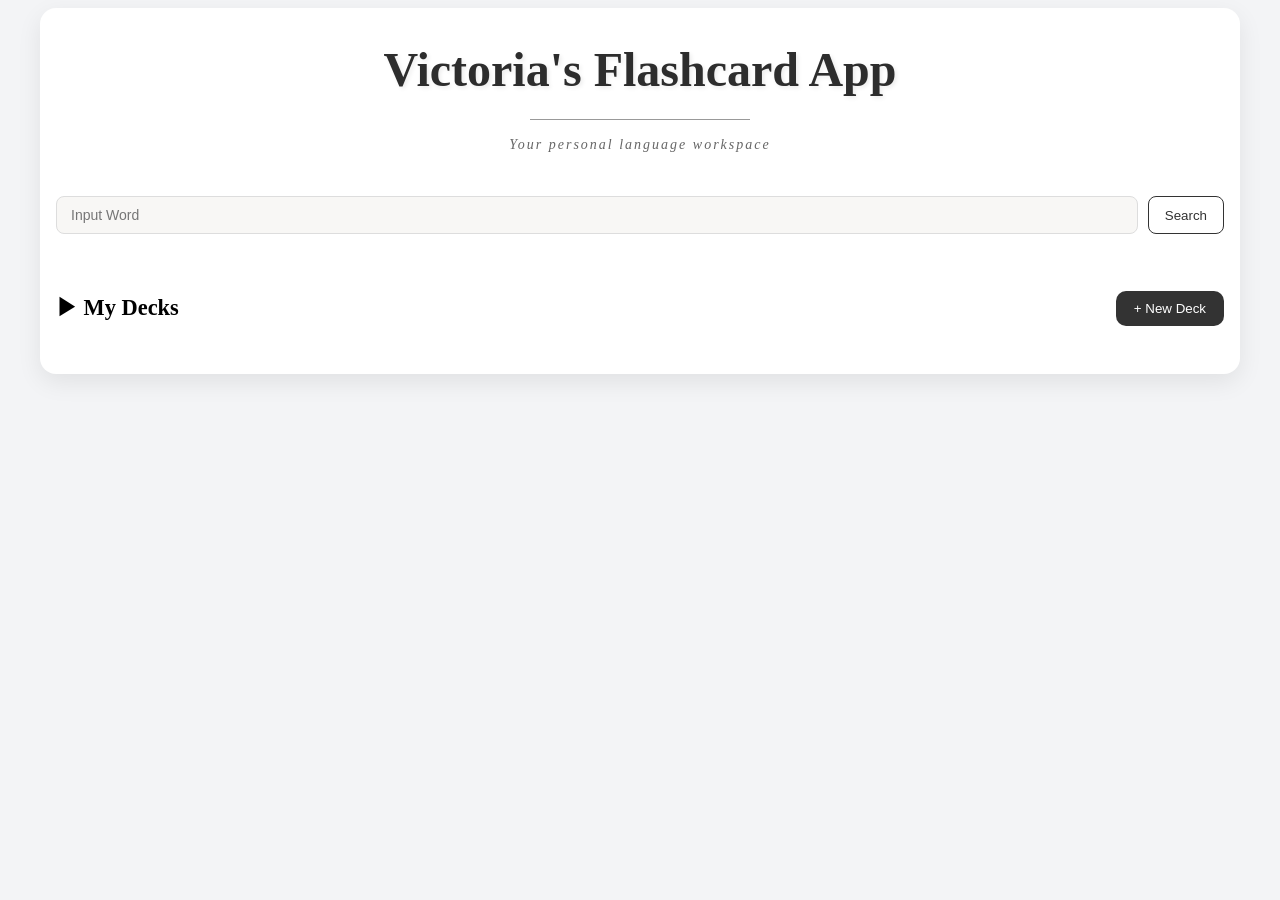
==== html/index.html @ 6a438b0d "Initial commit for Victoria's Flashcard" ====
<!DOCTYPE html>
<html lang="ja">
  <head>
    <title>Victoria's Flashcard</title>
    <meta charset="UTF-8">
    <meta name="viewport" content="width=device-width, initial-scale=1.0">
    <!--<link rel="stylesheet" href="../common.css"> -->
    <link rel="stylesheet" href="../common.css">
  </head>
  <body>
    <div id="page-wrapper">

      <header id="top-header"><!--アプリ題名と副題を表示する箇所-->
        <h1 class="page-title">Victoria's Flashcard App</h1>
        <div class="title-line"></div>
        <p class="sub-title">Your personal language workspace</p>
      </header>

      <main>

        <section id="word-search">
          
          <!--検索フォーム-->
          <div id="search-form">
            <input type="text" id="search-input" placeholder="Input Word">
            <button id="search-btn">Search</button>
            <button id="add-new-card-btn" class="hidden">+ Add to Deck</button>
          </div><!--search-form-->
          
          <!--検索結果表示欄-->
          <div id="search-result" class="hidden">        
            <h2>▼ Result</h2>

            <div id="phonetic-zone"><!--発音記号表示-->
              <h3>Phonetic</h3>
              <p id="en-phonetic"></p>
            </div>

            <div id="en-zone"><!--英英訳表示-->
              <h3>English Definition</h3>
              <p id="en-definition"></p>
            </div><!--en-zone-->

            <div id="jp-zone"><!--日本語訳表示-->
              <h3>Japanese Meaning</h3>
              <p id="jp-translation"></p>
            </div><!--jp-zone-->

            
          </div><!--search-result-->

        </section><!--word-search-->

        


        <!--既存デッキ表示-->
        <section id="decks-section">
          
          <div id="deck-toolbar">
            <div id="deck-toggle">
              <h2 id="my-decks"><span id="arrow">▶ </span>My Decks</h2>
            </div>                   
            <button id="add-new-deck-btn">+ New Deck</button>                    
          </div>
          

          <div id="deck-panel" class="hidden">         
                          
            <div id="deck-container">          
              <div class="deck-card" data-deck-id="0">
                <h3 class="deck-name"></h3>
                <p class="words">Words:<span class="word-count"></span></p>
                <div class="card-btns">
                  <button class="study-btn">study</button>
                  <button class="edit-btn">edit</button>
                </div><!--card-btns-->         
              </div><!--deck-card-->
            </div><!--deck-container-->
          </div><!--deck-panel-->

        </section><!--decks-section-->     

      </main>
    </div><!--page-wrapper-->



    <div id="modal-overlay" class="hidden">            

        <!--検索単語のデッキへの追加-->
        <section id="card-add-modal" class="hidden">
          <h2 id="addiction-toggle">▶ Add Card to Deck</h2>

          <div class="modal-content">
            <label>Word</label>
            <input type="text" id=input-word placeholder="word">

            <label>Phonetic</label>
            <input id=input-phonetic placeholder="phonetic" readonly>

            <label>Definition</label>
            <textarea id="input-definition" placeholder="definition" readonly></textarea>

            <label>Meaning</label>
            <textarea id="input-meaning" placeholder="meaning"></textarea>

            <label>Deck</label>
            <select id="select-deck"><!--デッキデータはjsでローカルストレージから取得する--></select>

            <div class="modal-btns">
              <button id="submit-card-btn">Submit</button><!--単語をデッキに追加する-->
              <button id="close-card-add-modal-btn">Cancel</button>
            </div>
            
          </div><!--modal-content-->
        </section><!--card-add-modal-->


        <!--新規デッキ追加モーダル-->
        <section id="deck-create-modal" class="hidden">
          <h2>Create New Deck</h2>
          <div class="modal-content">
            <label>Deck Name</label>
            <input type="text" id="input-deckname" placeholder="Deck name">
            <div class="modal-btns">
              <button id="create-btn">Create</button>
              <button id="cancel-btn">Cancel</button>   
            </div>
                
        </div><!--modal-content-->
        </section>
      
    </div><!--modal-overlay-->

    <script src="../index.js"></script>
  </body>
</html>
---- common.css ----
*,
*::before,
*::after {
  box-sizing: border-box;
}

.hidden {
  display: none;
}

body {
  background: #f3f4f6;
  font-family: -apple-system, BlinkMacSystemFont, "Segoe UI",
  "Hiragino Kaku Gothic ProN", "Noto Sans JP",
  Meiryo, sans-serif;
  line-height: 1.6;
}

/*画面全体の土台部分*/
#page-wrapper {
  max-width: 1200px;
  margin: 0 auto;
  padding: 24px 16px;

  background: white;
  border-radius: 16px;

  box-shadow: 0 8px 24px rgba(0,0,0,0.08);
}

#top-header {
  text-align: center;
  margin-bottom: 40px;
}

/*ページタイトル*/
.page-title {
  font-family: 'Great Vibes', cursive;
  font-size: 48px;
  color: #2d2d2d;
  margin: 0;
  text-shadow: 2px 2px 4px rgba(0,0,0,0.08);
}

.title-line {
  width: 220px;
  height: 1px;
  background: #999;
  margin: 10px auto 14px;
}

.sub-title {
  font-family: Georgia, serif;
  font-size: 14px;
  letter-spacing: 2px;
  color: #666;
  margin: 0;
  font-style: italic;
}

#word-search {
  margin-bottom: 56px;
}

#search-form {
  display: flex;
  gap: 10px;  
}

#search-input {
  flex: 1;
  background: #f8f7f5;
  padding: 10px 14px;
  border: 1px solid #ddd;
  border-radius: 8px;
  font-size: 14px;
  outline: none;
}

#search-input:focus {
  border-color: #999;
}

#search-btn {
  background: transparent;
  color: #333;  
  padding: 10px 16px;
  border: 1px solid #333;
  border-radius: 8px;
  cursor: pointer;
  transition: 0.2s;
}

#search-btn:hover {
  background: #333;
  color: white;

}

#add-new-card-btn {
  background: #2d2d2d;
  color: white;
  padding: 10px 16px;
  border: none;
  border-radius: 8px;
  cursor: pointer;
  transition: 0.2s;
}

#add-new-card-btn:hover {
  background: #555;
  transform: translateY(-2px);
  box-shadow: 0 10px 20px rgba(0,0,0,0.15);
}

h3 {
  font-family: "Noto Sans JP", sans-serif;
  font-size: 1rem;
  font-weight: 600;
  margin-bottom: 8px;
  letter-spacing: 0.5px;
  color: #444;
}

#phonetic-zone, #en-zone, #jp-zone {
  margin-bottom: 24px;
  padding: 12px 16px;
  border-radius: 10px;
  background: #fafafa;
}

#en-zone {
  background: #f7f5f2
}

#en-definition {
  font-family: Georgia, "Times New Roman", serif;
  font-size: 1.1rem;
  line-height: 1.6;
  font-weight: 500;
  margin-bottom: 12px;
}

#jp-translation {
  font-size: 0.9rem;
  color: #777;
}


/*メニューバー*/
#deck-toolbar {
  display: flex;
  justify-content: space-between;/*左右両端揃え*/
  align-items: center;/*縦方向中央揃え*/
  margin-bottom: 24px;
}

#deck-toolbar h2{
  font-family: Georgia, serif;
  margin: 0;
  font-size: 1.4rem;
}

#deck-toolbar button {
  font-family: inherit;
  background: #333;
  color: white;
  padding: 10px 18px;
  border: none;
  border-radius: 10px;
  cursor: pointer;;
  transition: 0.25s ease;
}

#deck-toolbar button:hover {
  background-color: #444;
  box-shadow: 0 8px 18px rgba(0,0,0,0.12);
  transform: translateY(-2px);
}

#deck-toolbar button:active {
  transform: translateY(0);
  box-shadow: 0 3px 8px rgba(0,0,0,0.08);
}

/*カード一覧エリア*/
#deck-container {
  display: grid;
  grid-template-columns: repeat(auto-fit, minmax(260px, 320px));
  gap: 24px;
  justify-content: center;
}

/*各カード*/
.deck-card {
  background: #ffffff;
  border-radius: 16px;
  padding: 22px;
  width: 92%;
  margin: 0 auto;
  max-width: none;
  min-height: 280px;

  display: flex;
  flex-direction: column;
  justify-content: space-between;
  
  border: 1px solid #ececec;  
  
  background: #fff;
  box-shadow: 0 10px 24px rgba(0,0,0,0.06);

  transition: 0.25s ease;
}

.deck-card:hover {
  transform: translateY(-6px);
  box-shadow: 0 16px 28px rgba(0,0,0,0.10);
}

/*カード内タイトル*/
.deck-name {
  font-size: 20px;
  font-weight: bold;
  color: #2d2d2d;
  margin-bottom: 14px;
  
}

.words {
  font-size: 14px;
  color: #777;
}

/*words表示*/
.word-count {
  font-size: 24px;
  font-weight: bold;
  margin-bottom: 16px;
  color: #9c7b47;
}

/*ボタンエリア*/
 .deck-card .card-btns {
  display: flex;
  flex-direction: row;
  gap: 10px;
 }

 .deck-card button {  
  flex: 1;
  padding: 10px;
  border: none;
  border-radius: 10px;
  cursor: pointer;
  font-size: 14px;
  transition: 0.2s;
  opacity: 0.9;
 }

 .study-btn {
  background: #2d2d2d;
  color: white;
  letter-spacing: 1px;
 }

 .edit-btn {
  background: #e8e8e8;
  color: #333;
 }

/*モーダル*/
#modal-overlay {
  position: fixed;
  inset: 0; /*positionプロパティと食合わせて使い、上下左右を一行で一括指定*/
  background: rgba(0,0,0,0.45);
  backdrop-filter: blur(4px);

  display: flex;
  justify-content: center;
  align-items: center;

  z-index: 1000;
}

#modal-overlay.hidden {
  display: none;
}

#card-add-modal,
#deck-create-modal {
  width: 90%;
  max-width: 500px;
  max-height: 90vh;
  overflow-y: auto;
  
  background: rgba(255,255,255, 0.96);
  border-radius: 22px;
  padding: 28px;

  box-shadow: 0 24px 60px rgba(0,0,0,0.18);

  animation: modalPop 0.25s ease;
}

.modal-content {
  display: flex;
  flex-direction: column;
  justify-content: center;
  align-items: center;
  gap:14px;
}

.modal-content label {
  font-size: 14px;
  font-weight: 600;
  margin-top: 14px;
  color: #444;
  text-align: left;
}

.modal-content input,
.modal-content textarea,
.modal-content select {
  width: 100%;
  padding: 12px 14px;

  border: 1px solid #ddd;
  border-radius: 10px;

  background: #fafafa;

  font-size: 14px;

  outline: none;
}

#card-add-modal h2,
#deck-create-modal h2 {
  margin-top: 0;
  margin-bottom: 24px;
  font-family: Georgia, serif;
  font-size: 1.5rem;
  color: #2d2d2d;
  text-align: center;
}

#input-definition {
  min-height: 120px;
  resize: vertical;
}

#input-meaning {  
  resize: vertical;
}

.modal-btns {
  display: flex;
  gap: 12px;
  margin-top: 24px;
  flex: 1;  
}

.modal-btns button {
  border: none;
  border-radius: 10px;
  padding: 12px 18px;
  cursor: pointer;
  transition: 0.2s ease;
}

#submit-card-btn,
#create-btn {
  background: #2d2d2d;
  color: white;
}

#submit-card-btn:hover,
#create-btn:hover {
  background: #444;
  transform: translateY(-2px);
  box-shadow: 0 8px 18px rgba(0,0,0,0.15);
}

#close-card-add-modal-btn,
#cancel-btn {
  background: #ececec;
  color: #444;
}

#close-card-add-modal-btn:hover,
#cancel-btn:hover {
  background: #dcdcdc;
}

 @media (max-width: 600px) {
  #search-form {
    flex-direction: column;
  }
  #search-btn,
  #add-new-card-btn {
    width: 100%;
  }

  #search-input {
    width: 100%;
    text-align: center;
  }

  #deck-container {
    grid-template-columns: 1fr;
  }
  
  .deck-card {
    width: 100%;
    margin: 0;
  }
 }
---- common.css ----
*,
*::before,
*::after {
  box-sizing: border-box;
}

.hidden {
  display: none;
}

body {
  background: #f3f4f6;
  font-family: -apple-system, BlinkMacSystemFont, "Segoe UI",
  "Hiragino Kaku Gothic ProN", "Noto Sans JP",
  Meiryo, sans-serif;
  line-height: 1.6;
}

/*画面全体の土台部分*/
#page-wrapper {
  max-width: 1200px;
  margin: 0 auto;
  padding: 24px 16px;

  background: white;
  border-radius: 16px;

  box-shadow: 0 8px 24px rgba(0,0,0,0.08);
}

#top-header {
  text-align: center;
  margin-bottom: 40px;
}

/*ページタイトル*/
.page-title {
  font-family: 'Great Vibes', cursive;
  font-size: 48px;
  color: #2d2d2d;
  margin: 0;
  text-shadow: 2px 2px 4px rgba(0,0,0,0.08);
}

.title-line {
  width: 220px;
  height: 1px;
  background: #999;
  margin: 10px auto 14px;
}

.sub-title {
  font-family: Georgia, serif;
  font-size: 14px;
  letter-spacing: 2px;
  color: #666;
  margin: 0;
  font-style: italic;
}

#word-search {
  margin-bottom: 56px;
}

#search-form {
  display: flex;
  gap: 10px;  
}

#search-input {
  flex: 1;
  background: #f8f7f5;
  padding: 10px 14px;
  border: 1px solid #ddd;
  border-radius: 8px;
  font-size: 14px;
  outline: none;
}

#search-input:focus {
  border-color: #999;
}

#search-btn {
  background: transparent;
  color: #333;  
  padding: 10px 16px;
  border: 1px solid #333;
  border-radius: 8px;
  cursor: pointer;
  transition: 0.2s;
}

#search-btn:hover {
  background: #333;
  color: white;

}

#add-new-card-btn {
  background: #2d2d2d;
  color: white;
  padding: 10px 16px;
  border: none;
  border-radius: 8px;
  cursor: pointer;
  transition: 0.2s;
}

#add-new-card-btn:hover {
  background: #555;
  transform: translateY(-2px);
  box-shadow: 0 10px 20px rgba(0,0,0,0.15);
}

h3 {
  font-family: "Noto Sans JP", sans-serif;
  font-size: 1rem;
  font-weight: 600;
  margin-bottom: 8px;
  letter-spacing: 0.5px;
  color: #444;
}

#phonetic-zone, #en-zone, #jp-zone {
  margin-bottom: 24px;
  padding: 12px 16px;
  border-radius: 10px;
  background: #fafafa;
}

#en-zone {
  background: #f7f5f2
}

#en-definition {
  font-family: Georgia, "Times New Roman", serif;
  font-size: 1.1rem;
  line-height: 1.6;
  font-weight: 500;
  margin-bottom: 12px;
}

#jp-translation {
  font-size: 0.9rem;
  color: #777;
}


/*メニューバー*/
#deck-toolbar {
  display: flex;
  justify-content: space-between;/*左右両端揃え*/
  align-items: center;/*縦方向中央揃え*/
  margin-bottom: 24px;
}

#deck-toolbar h2{
  font-family: Georgia, serif;
  margin: 0;
  font-size: 1.4rem;
}

#deck-toolbar button {
  font-family: inherit;
  background: #333;
  color: white;
  padding: 10px 18px;
  border: none;
  border-radius: 10px;
  cursor: pointer;;
  transition: 0.25s ease;
}

#deck-toolbar button:hover {
  background-color: #444;
  box-shadow: 0 8px 18px rgba(0,0,0,0.12);
  transform: translateY(-2px);
}

#deck-toolbar button:active {
  transform: translateY(0);
  box-shadow: 0 3px 8px rgba(0,0,0,0.08);
}

/*カード一覧エリア*/
#deck-container {
  display: grid;
  grid-template-columns: repeat(auto-fit, minmax(260px, 320px));
  gap: 24px;
  justify-content: center;
}

/*各カード*/
.deck-card {
  background: #ffffff;
  border-radius: 16px;
  padding: 22px;
  width: 92%;
  margin: 0 auto;
  max-width: none;
  min-height: 280px;

  display: flex;
  flex-direction: column;
  justify-content: space-between;
  
  border: 1px solid #ececec;  
  
  background: #fff;
  box-shadow: 0 10px 24px rgba(0,0,0,0.06);

  transition: 0.25s ease;
}

.deck-card:hover {
  transform: translateY(-6px);
  box-shadow: 0 16px 28px rgba(0,0,0,0.10);
}

/*カード内タイトル*/
.deck-name {
  font-size: 20px;
  font-weight: bold;
  color: #2d2d2d;
  margin-bottom: 14px;
  
}

.words {
  font-size: 14px;
  color: #777;
}

/*words表示*/
.word-count {
  font-size: 24px;
  font-weight: bold;
  margin-bottom: 16px;
  color: #9c7b47;
}

/*ボタンエリア*/
 .deck-card .card-btns {
  display: flex;
  flex-direction: row;
  gap: 10px;
 }

 .deck-card button {  
  flex: 1;
  padding: 10px;
  border: none;
  border-radius: 10px;
  cursor: pointer;
  font-size: 14px;
  transition: 0.2s;
  opacity: 0.9;
 }

 .study-btn {
  background: #2d2d2d;
  color: white;
  letter-spacing: 1px;
 }

 .edit-btn {
  background: #e8e8e8;
  color: #333;
 }

/*モーダル*/
#modal-overlay {
  position: fixed;
  inset: 0; /*positionプロパティと食合わせて使い、上下左右を一行で一括指定*/
  background: rgba(0,0,0,0.45);
  backdrop-filter: blur(4px);

  display: flex;
  justify-content: center;
  align-items: center;

  z-index: 1000;
}

#modal-overlay.hidden {
  display: none;
}

#card-add-modal,
#deck-create-modal {
  width: 90%;
  max-width: 500px;
  max-height: 90vh;
  overflow-y: auto;
  
  background: rgba(255,255,255, 0.96);
  border-radius: 22px;
  padding: 28px;

  box-shadow: 0 24px 60px rgba(0,0,0,0.18);

  animation: modalPop 0.25s ease;
}

.modal-content {
  display: flex;
  flex-direction: column;
  justify-content: center;
  align-items: center;
  gap:14px;
}

.modal-content label {
  font-size: 14px;
  font-weight: 600;
  margin-top: 14px;
  color: #444;
  text-align: left;
}

.modal-content input,
.modal-content textarea,
.modal-content select {
  width: 100%;
  padding: 12px 14px;

  border: 1px solid #ddd;
  border-radius: 10px;

  background: #fafafa;

  font-size: 14px;

  outline: none;
}

#card-add-modal h2,
#deck-create-modal h2 {
  margin-top: 0;
  margin-bottom: 24px;
  font-family: Georgia, serif;
  font-size: 1.5rem;
  color: #2d2d2d;
  text-align: center;
}

#input-definition {
  min-height: 120px;
  resize: vertical;
}

#input-meaning {  
  resize: vertical;
}

.modal-btns {
  display: flex;
  gap: 12px;
  margin-top: 24px;
  flex: 1;  
}

.modal-btns button {
  border: none;
  border-radius: 10px;
  padding: 12px 18px;
  cursor: pointer;
  transition: 0.2s ease;
}

#submit-card-btn,
#create-btn {
  background: #2d2d2d;
  color: white;
}

#submit-card-btn:hover,
#create-btn:hover {
  background: #444;
  transform: translateY(-2px);
  box-shadow: 0 8px 18px rgba(0,0,0,0.15);
}

#close-card-add-modal-btn,
#cancel-btn {
  background: #ececec;
  color: #444;
}

#close-card-add-modal-btn:hover,
#cancel-btn:hover {
  background: #dcdcdc;
}

 @media (max-width: 600px) {
  #search-form {
    flex-direction: column;
  }
  #search-btn,
  #add-new-card-btn {
    width: 100%;
  }

  #search-input {
    width: 100%;
    text-align: center;
  }

  #deck-container {
    grid-template-columns: 1fr;
  }
  
  .deck-card {
    width: 100%;
    margin: 0;
  }
 }
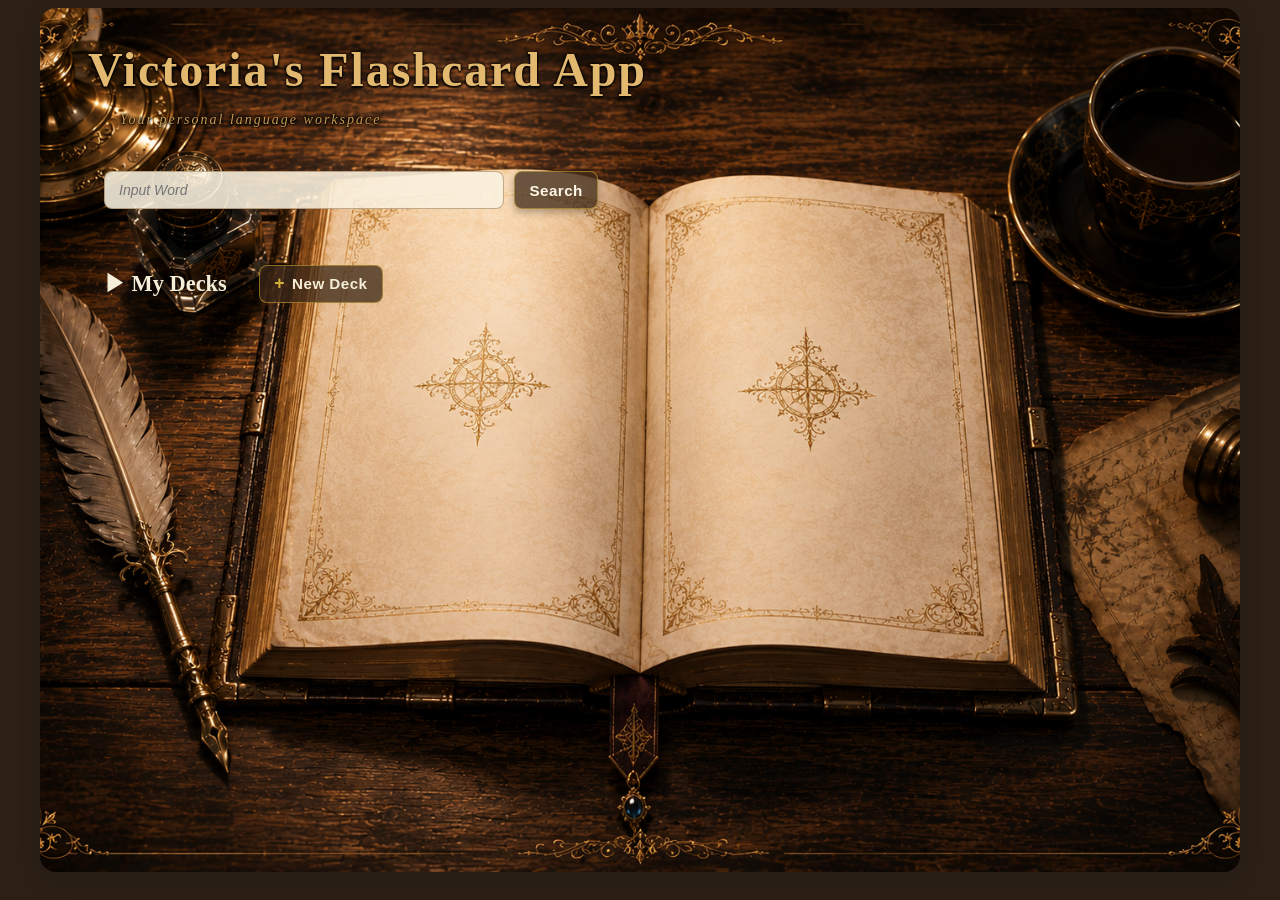
==== commit bda695e5: "Complete offline version of Victoria's Flashcard" ====
--- a/html/index.html
+++ b/html/index.html
@@ -5,134 +5,128 @@
     <meta charset="UTF-8">
     <meta name="viewport" content="width=device-width, initial-scale=1.0">
     <!--<link rel="stylesheet" href="../common.css"> -->
-    <link rel="stylesheet" href="../common.css">
+    <link rel="stylesheet" href="../index.css">
   </head>
   <body>
-    <div id="page-wrapper">
+    <main>
+      <div id="page-wrapper">
+        
+        <header id="top-header"><!--アプリ題名と副題を表示する箇所-->
+          <h1 id="page-title">Victoria's Flashcard App</h1>        
+          <p id="sub-title">Your personal language workspace</p>
+        </header>
+        
+        
+          <section id="word-search"><!--検索欄に入力してモーダルで結果を返す-->
+            <div id="search-form"><!--検索フォーム-->
+              <!--単語検索欄-->
+              <input type="text" id="search-input" placeholder="Input Word">
+              <button id="search-btn">Search</button><!--検索開始ボタン-->
+            </div><!--search-form-->          
+          </section><!--word-search-->
 
-      <header id="top-header"><!--アプリ題名と副題を表示する箇所-->
-        <h1 class="page-title">Victoria's Flashcard App</h1>
-        <div class="title-line"></div>
-        <p class="sub-title">Your personal language workspace</p>
-      </header>
+          
+          <!--既存デッキ表示-->
+          <section id="decks-section">
+            
+            <div id="deck-toolbar">
+              <div id="addiction-toggle">
+                <h2 id="my-decks"><span id="arrow">▶ </span>My Decks</h2>
+              </div>                   
+              <button id="add-new-deck-btn"><!--デッキ作成モーダル開くボタン-->
+                <span class="plus">+</span> New Deck
+              </button>                    
+            </div>
+            
+            <div id="deck-panel" class="hidden"><!--既存デッキ表示欄-->         
+                            
+              <div id="deck-container">          
+                <div class="deck-card" data-deck-id="0">
+                  <h3 class="deck-name"></h3>
+                  <p class="words">Words:<span class="word-count"></span></p>
+                  <div class="card-btns">
+                    <button class="study-btn book-btns">study</button>
+                    <button class="edit-btn book-btns">edit</button>
+                  </div><!--card-btns-->         
+                </div><!--deck-card-->
+              </div><!--deck-container-->
+            </div><!--deck-panel-->
 
-      <main>
-
-        <section id="word-search">
-          
-          <!--検索フォーム-->
-          <div id="search-form">
-            <input type="text" id="search-input" placeholder="Input Word">
-            <button id="search-btn">Search</button>
-            <button id="add-new-card-btn" class="hidden">+ Add to Deck</button>
-          </div><!--search-form-->
-          
-          <!--検索結果表示欄-->
-          <div id="search-result" class="hidden">        
-            <h2>▼ Result</h2>
-
-            <div id="phonetic-zone"><!--発音記号表示-->
-              <h3>Phonetic</h3>
-              <p id="en-phonetic"></p>
-            </div>
-
-            <div id="en-zone"><!--英英訳表示-->
-              <h3>English Definition</h3>
-              <p id="en-definition"></p>
-            </div><!--en-zone-->
-
-            <div id="jp-zone"><!--日本語訳表示-->
-              <h3>Japanese Meaning</h3>
-              <p id="jp-translation"></p>
-            </div><!--jp-zone-->
-
-            
-          </div><!--search-result-->
-
-        </section><!--word-search-->
+          </section><!--decks-section-->     
 
         
+      
+
+        <!-- 以下モーダル -->
+
+        <!--2種のモーダルを入れるDIV-->
+        <div id="modal-overlay" class="hidden">            
+
+          <!--検索した単語の表示モーダル-->
+          <section id="card-add-modal" class="hidden">        
+            <h2>Add Card to Deck</h2>
+
+            <div id="card-panel">                
+              
+              <!--単語名-->
+              <span id="searched-word"></span> 
+
+              <!--発音記号とオーディオボタン-->
+              <div id="phonetic-area"><span id="audio-btns"></span></div>
+
+              <!--品詞と品詞変更ボタン-->
+              <div class="info-group navigation-area">
+                
+                <div class="meaning-navigation">
+                  <span id="prev-meaning-btn" class="change-meaning-btn">◀</span>
+                  <span id="part-of-speech">Part of speech will appear here.</span>
+                  <span id="next-meaning-btn" class="change-meaning-btn">▶</span>                            
+                </div>
+                
+                <div id="table-of-contents"></div><!--目次を入れる-->  
+              </div><!--navigation-area-->
+
+              
+              <!--definitionエリア-->
+              <div id="modal-definition"></div>
+
+              <!--情報操作-->
+              <div id="info-control">
+                
+                <lavel id="select-lavel">Add to</lavel>
+                <!--デッキ選択セレクトボタン-->
+                <select id="select-deck"></select>
+                
+                <!--追加とキャンセルボタン-->
+                <div class="modal-btns">
+                  <button id="submit-card-btn" class="book-btns">Add</button><!--これが単語をデッキに追加するボタン-->
+                  <button id="close-search-card-btn" class="book-btns">Cancel</button>
+                </div><!--modal-btns--> 
+              </div><!--info-controll-->
+
+              
+            </div><!--card-panel-->      
+          </section><!--card-addiction-modal-->
 
 
-        <!--既存デッキ表示-->
-        <section id="decks-section">
-          
-          <div id="deck-toolbar">
-            <div id="deck-toggle">
-              <h2 id="my-decks"><span id="arrow">▶ </span>My Decks</h2>
-            </div>                   
-            <button id="add-new-deck-btn">+ New Deck</button>                    
-          </div>
-          
-
-          <div id="deck-panel" class="hidden">         
-                          
-            <div id="deck-container">          
-              <div class="deck-card" data-deck-id="0">
-                <h3 class="deck-name"></h3>
-                <p class="words">Words:<span class="word-count"></span></p>
-                <div class="card-btns">
-                  <button class="study-btn">study</button>
-                  <button class="edit-btn">edit</button>
-                </div><!--card-btns-->         
-              </div><!--deck-card-->
-            </div><!--deck-container-->
-          </div><!--deck-panel-->
-
-        </section><!--decks-section-->     
-
-      </main>
-    </div><!--page-wrapper-->
-
-
-
-    <div id="modal-overlay" class="hidden">            
-
-        <!--検索単語のデッキへの追加-->
-        <section id="card-add-modal" class="hidden">
-          <h2 id="addiction-toggle">▶ Add Card to Deck</h2>
-
-          <div class="modal-content">
-            <label>Word</label>
-            <input type="text" id=input-word placeholder="word">
-
-            <label>Phonetic</label>
-            <input id=input-phonetic placeholder="phonetic" readonly>
-
-            <label>Definition</label>
-            <textarea id="input-definition" placeholder="definition" readonly></textarea>
-
-            <label>Meaning</label>
-            <textarea id="input-meaning" placeholder="meaning"></textarea>
-
-            <label>Deck</label>
-            <select id="select-deck"><!--デッキデータはjsでローカルストレージから取得する--></select>
-
-            <div class="modal-btns">
-              <button id="submit-card-btn">Submit</button><!--単語をデッキに追加する-->
-              <button id="close-card-add-modal-btn">Cancel</button>
-            </div>
+          <!--新規デッキ追加モーダル-->
+          <section id="deck-create-modal" class="hidden">
             
-          </div><!--modal-content-->
-        </section><!--card-add-modal-->
-
-
-        <!--新規デッキ追加モーダル-->
-        <section id="deck-create-modal" class="hidden">
-          <h2>Create New Deck</h2>
-          <div class="modal-content">
-            <label>Deck Name</label>
-            <input type="text" id="input-deckname" placeholder="Deck name">
-            <div class="modal-btns">
-              <button id="create-btn">Create</button>
-              <button id="cancel-btn">Cancel</button>   
-            </div>
-                
-        </div><!--modal-content-->
-        </section>
-      
-    </div><!--modal-overlay-->
-
-    <script src="../index.js"></script>
+            <div id="book-panel" class="modal-content">
+              <h2>Create New Deck</h2>
+            
+              <input type="text" id="input-deckname" placeholder="Deck name">
+              <div class="modal-btns">
+                <button id="create-btn" class="book-btns">Create</button>
+                <button id="cancel-btn" class="book-btns">Cancel</button>   
+              </div>
+                  
+            </div><!--modal-content-->
+          </section>
+        
+        </div><!--modal-overlay-->
+      </div><!--page-wrapper-->
+      <script src="../index.js"></script>
+    </main>
   </body>
 </html>
--- a/index.css
+++ b/index.css
@@ -0,0 +1,658 @@
+
+*,
+*::before,
+*::after {
+  box-sizing: border-box;
+}
+
+#modal-overlay.hidden,
+#deck-create-modal.hidden,
+#card-add-modal.hidden,
+#page-wrapper.hidden {
+  display: none;
+}
+
+
+
+
+body {
+  background: #f3f4f6;
+  font-family: -apple-system, BlinkMacSystemFont, "Segoe UI",
+  "Hiragino Kaku Gothic ProN", "Noto Sans JP",
+  Meiryo, sans-serif;
+  line-height: 1.6;
+  background-color: #2b1f16;
+}
+
+/*画面全体の土台部分*/
+#page-wrapper {
+  position: relative;
+  max-width: 1200px;  
+  margin: 0 auto;  
+  padding: 24px 16px;
+  min-height: 96vh;
+  background-color: #3b2a1b;
+  border-radius: 16px;
+  box-shadow: 0 8px 24px rgba(0,0,0,0.08);
+  background-image: url(../images/desk_with_book.png);
+  background-size: cover;
+  background-position: center;
+  background-repeat: no-repeat;
+}
+
+#top-header {
+  display: flex;
+  flex-direction: column;
+  text-align: left;
+  margin-bottom: 40px;
+}
+
+/*ページタイトル*/
+#page-title {
+  
+  font-family: 'Great Vibes', cursive;
+  font-size: 48px;
+  color: #E2B96F; 
+  margin: 0;
+  margin-left: 2rem;
+  font-weight: 700;
+  letter-spacing: .04em;
+  text-shadow:
+    0 2px 2px rgba(0, 0, 0, 0.95),
+    1px 0 2px rgba(0, 0, 0, 0.8),
+    -1px 0 2px rgba(0, 0, 0, 0.8);
+}
+
+#sub-title {
+  font-family: Georgia, serif;
+  font-size: 14px;
+  letter-spacing: 2px;  
+  color: #C89A52;
+  text-shadow:
+    0 1px 2px rgba(0, 0, 0, 1),
+    1px 0 2px rgba(0, 0, 0, 0.9),
+    -1px 0 2px rgba(0, 0, 0, 0.9);
+  margin: 0;
+  margin-left: 4rem;
+  font-style: italic;
+}
+
+#word-search {
+  margin-bottom: 56px;
+}
+
+#search-form {
+  display: flex;
+  gap: 10px;  
+}
+
+#search-input {
+  width: 100%;
+  max-width: 400px;
+  background: rgba(250,242,224,.88);
+  padding: 10px 14px;
+  margin-left: 3rem;
+  border: 1px solid rgba(120,85,45,.45);
+  border-radius: 8px;
+  font-size: 14px;
+  outline: none;
+
+  color:#8F7658;
+  font-style: italic;
+}
+
+#search-input:focus {
+  border-color: #999;
+}
+
+#search-btn {
+  display: inline-flex;
+  align-items: center;
+  gap: 0.45rem;
+  padding: 0.45rem 0.9rem;
+
+  color: #F5EED8;                 /* アイボリー */
+  background: rgba(60, 40, 25, .75);
+  border: 1px solid rgba(212, 175, 55, 0.55);
+  border-radius: 8px;
+
+  font-size: 0.95rem;
+  font-weight: 600;
+  letter-spacing: 0.03em;
+  cursor: pointer;
+  transition: all 0.25s ease;
+    
+  color: #fff7e8;
+  box-shadow:0 3px 8px rgba(0,0,0,.3);
+}
+
+#search-btn:hover {
+  background: rgba(110,75,45,0.95);
+  border-color: #D4AF37;
+  color: #FFF8E8;
+
+}
+
+#add-new-card-btn {
+  background: #2d2d2d;
+  color: white;
+  padding: 10px 16px;
+  border: none;
+  border-radius: 8px;
+  cursor: pointer;
+  transition: 0.2s;
+}
+
+#add-new-card-btn:hover {
+  background: #555;
+  transform: translateY(-2px);
+  box-shadow: 0 10px 20px rgba(0,0,0,0.15);
+}
+  
+
+#searched-word {
+  font-family: "Noto Sans JP", sans-serif;
+  font-size: 1rem;
+  font-weight: 600;
+  margin-bottom: 8px;
+  letter-spacing: 0.5px;
+  color: #444;
+}
+
+#navigation-area {
+  display: flex;
+  justify-content: center;
+  align-items: center;
+}
+
+#phonetic-area {
+  display: flex;
+  align-items: center;
+  justify-content: center;
+  gap: 0.5rem;
+
+  margin-bottom: 8px;
+  padding: 8px 8px;
+  border-radius: 10px;  
+}
+
+#table-of-contents {
+  text-align: center;
+}
+
+
+#part-of-speech,
+.change-meaning-btn {
+  color: #F5EED8;
+}
+
+#part-of-speech:hover,
+.change-meaning-btn:hover {
+  color: #D4AF37;
+}
+
+#table-of-contents,
+#modal-definition-area,
+#meaning-input { 
+  overflow-y: auto;  
+  white-space: normal;
+  overflow-wrap: break-word;  
+}
+
+#table-of-contents {
+  color: #F5EED8;;
+  font-size: 0.75rem;
+  font-weight: normal;
+  text-align: center;
+  
+  opacity: 0.75;
+  letter-spacing: 0.05em;
+  text-align: center;
+}
+
+
+#modal-definition {
+  max-height: 14rem;
+  
+  line-height: 1.7;
+  font-size: 1rem;
+  max-width: 100%;
+  
+  flex: 1;
+  min-height: 0;
+  overflow-y: auto;
+  margin: 8px 16px;
+  padding: 8px;
+  background: #f7f5f2
+}
+
+#modal-definition p {
+  font-family: Georgia, "Times New Roman", serif;
+  font-size: 1.1rem;
+  line-height: 1.6;
+  font-weight: 500;
+  margin-bottom: 12px;
+}
+
+
+
+
+/*メニューバー*/
+#deck-toolbar {
+  display: flex;
+  justify-content: flex-start;  
+  align-items: center;/*縦方向中央揃え*/
+  width: 400px;
+
+  margin-bottom: 24px;
+  gap:auto;
+}
+
+#deck-toolbar h2 {
+  font-family: Georgia, serif;
+  margin: 0;
+  margin-left: 3rem;
+  font-size: 1.4rem;
+  color: #F5EED8;
+  font-weight: 600;
+}
+
+#add-new-deck-btn {
+  display: inline-flex;
+  align-items: center;
+  gap: 0.45rem;
+
+  padding: 0.45rem 0.9rem;
+
+  color: #F5EED8;                 /* アイボリー */
+  background: rgba(60, 40, 25, .75);
+
+  border: 1px solid rgba(212, 175, 55, 0.55);
+  border-radius: 8px;
+
+  font-size: 0.95rem;
+  font-weight: 600;
+  letter-spacing: 0.03em;
+
+  cursor: pointer;
+
+  transition: all 0.25s ease;
+  margin-left: 2rem; 
+ 
+ /*
+  font-family: inherit;
+  background: #333;
+  color: white;
+  padding: 10px 18px;
+  border: none;
+  border-radius: 10px;
+  cursor: pointer;;
+  transition: 0.25s ease;
+  
+  */
+}
+
+#add-new-deck-btn:hover {
+   background: rgba(212, 175, 55, 0.15);
+  border-color: #D4AF37;
+  color: #FFF8E8;
+
+  box-shadow: 0 3px 10px rgba(0,0,0,.25);
+  /*
+  background-color: #444;
+  box-shadow: 0 8px 18px rgba(0,0,0,0.12);
+  transform: translateY(-2px);
+  */
+}
+
+#add-new-deck-btn:active {
+transform: translateY(1px);
+/*
+  transform: translateY(0);
+  box-shadow: 0 3px 8px rgba(0,0,0,0.08);
+  */
+}
+
+.plus {
+  color: #D4AF37;
+  font-size: 1.1rem;
+  font-weight: 700;
+}
+
+/*カード一覧エリア*/
+#deck-container {
+  display: grid;
+  grid-template-columns: repeat(auto-fit, minmax(260px, 320px));
+  gap: 24px;
+  justify-content: center;
+}
+
+/*各カード*/
+.deck-card {
+  display:flex;
+  flex-direction: column;
+  justify-content: center;  
+
+  background-image: url(../images/deck_background.png);
+  background-size: cover;
+  background-repeat: no-repeat;
+  border-radius: 16px;
+  padding: 22px;
+  width: 15rem;
+  height:auto;
+  margin: 0 auto;
+  max-width: none;
+  min-height: 280px; 
+  
+  box-shadow: 0 10px 24px rgba(0,0,0,0.06);
+  transition: 0.25s ease;
+}
+
+.deck-card:hover {
+  transform: translateY(-6px);
+  box-shadow: 0 16px 28px rgba(0,0,0,0.10);
+}
+
+/*カード内タイトル*/
+.deck-name {
+  font-size: 20px;
+  font-weight: bold;
+  font-style: italic;
+  color: #D4AF37;
+  
+  margin-left: 2rem;
+
+  font-family: "Cormorant Garamond", serif;
+  font-weight: 600;
+
+}
+
+.words {
+  font-size: 14px;
+  font-style: italic;
+  color: #9c7b47;
+  margin-left: 2rem;
+}
+
+/*words表示*/
+.word-count {
+  font-size: 24px;
+  font-weight: bold;
+  margin-bottom: 16px;
+  color: #9c7b47;
+  margin-left: 0.5rem;
+}
+
+/*ボタンエリア*/
+ .deck-card .card-btns {
+  display: flex;
+  flex-direction: row;
+  justify-content: center;
+  align-items: center;
+  gap: 0.7rem;  
+  
+ }
+
+ .book-btns {  
+  
+  padding: .45rem 1rem;
+  border: 1px solid rgba(212,175,55,.6);
+  border-radius: 8px;
+  background: transparent;
+  color: #F5EED8;
+  font-style: italic;
+  letter-spacing: .06em;
+  font-size: .95rem;
+  cursor: pointer;
+  
+  transition: 0.2s;
+ 
+ }
+
+ .book-btns:hover {
+  background: rgba(212,175,55,.18);
+  border: 2px solid #D4AF37;
+  color: #FFF8E8;
+  font-weight: 700;
+  box-shadow:
+    0 0 10px rgba(212,175,55,.35),  
+    0 3px 8px rgba(0,0,0,.35);
+ }
+
+.book-btns:active {
+  transform: translateY(0);
+ }
+
+/*===========
+===モーダル===
+============*/
+
+/*モーダルの一番外側*/
+#modal-overlay {
+  position: fixed;
+  inset: 0; /*positionプロパティと食合わせて使い、上下左右を一行で一括指定*/  
+  
+  display: flex;
+  justify-content: center;
+  align-items: center;
+  
+  background: rgba(20,15,10,.15);
+  backdrop-filter: blur(4px);
+}
+
+#modal-overlay.hidden {
+  display: none;
+}
+
+/*デッキ作成モーダルの一番外側*/
+#deck-create-modal {
+  display: flex;
+  justify-content: center;
+  align-items: center;
+  
+  width:800px;
+  height:650px;
+  background-image: url(images/desk_without_desk_with_book.png);
+  background-size: cover;
+  background-position: center;
+  backdrop-filter: blur(6px);
+}
+
+
+/*両モーダルのコンテンツ表示箇所共通クラス*/
+.modal-content {
+  display: flex;
+  flex-direction: column;
+  justify-content: center;
+  align-items: center;
+  gap:14px;
+}
+
+/*デッキ作成モーダルのコンテンツを表示する場所*/
+#book-panel {
+  width: 420px;  
+  height: 500px;
+  /*overflow-y: auto;*/
+  background-image: url(images/deck_background1.png);
+  background-repeat: no-repeat;
+  background-position: 100%;
+  border-radius: 22px;
+  padding: 28px;
+  box-shadow: 0 24px 60px rgba(0,0,0,0.18);
+  animation: modalPop 0.25s ease;
+}
+
+#book-panel h2 {
+  font-size: 20px;
+  font-weight: bold;
+  font-style: italic;
+  color: #D4AF37;
+  
+  margin-left: 2rem;
+  font-family: "Cormorant Garamond", serif;
+  font-weight: 600;
+}
+
+#input-deckname {
+  margin: 0;
+  height:3em;
+  width: 70%;
+  margin-bottom: 20%;
+  margin-left: 3em;
+  background: rgba(250,242,224,.88);
+  border: 1px solid rgba(120,85,45,.45);
+  color: #9C8A70;
+  font-style: italic;
+  text-align: center;
+
+}
+/*============================
+===単語追加モーダルの一番外側===
+==============================*/
+
+#card-add-modal {  
+  width:75vw;
+  height:auto;
+  overflow: hidden;
+}
+
+/*表示欄全体*/
+#card-panel {  
+  width: 70vw;  
+  height: auto;
+  
+  display: flex;
+  flex-direction: column;
+  justify-content: center;
+  align-items: center;
+  
+  border-radius: 22px;
+  margin: 0;
+  box-shadow: 0 24px 60px rgba(0,0,0,0.18);
+  animation: modalPop 0.25s ease; 
+}
+
+
+/*検索した単語*/
+#searched-word {
+  font-size: 2.5rem;
+  font-weight: bold;
+  color:#F5EED8;
+  text-align: center;
+  margin-bottom: 1rem;
+}
+
+#phonetic-area {  
+  display:flex;
+  gap:0.5rem;
+  
+}
+
+#audio-btns {
+  display: flex;
+  align-items: center;
+  justify-content: center;
+  gap: 0.5rem;
+}
+
+/**発音記号付きボタン*/
+#audio-btns .audio-btn {
+  background: rgba(0,0,0,0.25);
+  border: 1px solid rgba(212,175,55,0.4);
+  color: #F5EED8;
+  cursor: pointer;
+  padding: 0.2rem 0.4rem;
+  font-size: 1rem;  
+  
+}
+
+#definition {
+  height: 20rem;
+  overflow-y: auto;
+  
+  white-space: normal;
+  overflow-wrap: break-word;
+  max-height: 14.5rem;
+  color: #F5EED8;
+  
+}
+#select-lavel {
+  color: #F5EED8;
+}
+
+#select-deck {
+  padding: .45rem .8rem;
+
+  background: rgba(250,242,224,.88);
+
+  color: #8F7658;
+  font-style: italic;
+
+  border: 1px solid rgba(212,175,55,.5);
+  border-radius: 8px;
+
+  outline: none;
+
+  cursor: pointer;
+
+  transition: .2s;
+}
+
+#info-control {
+  display:flex;
+  align-items: center;
+  justify-content: center;
+  gap: 1rem;
+}
+
+
+.modal-btns {
+  display: flex;
+  flex-direction: row;
+  justify-content: center;
+  align-items: center;
+  gap: 1rem;
+}
+
+#card-add-modal h2,
+#deck-create-modal h2 {  
+  margin: 0;
+
+  text-align: left;
+  color: #D4AF37;  
+  font-size: 1.5em;
+  font-weight: 600;  
+  font-style: italic;
+  font-family: "Cormorant Garamond", serif;     
+  font-family: Georgia, serif; 
+  
+}
+
+
+ @media (max-width: 600px) {
+  #search-form {
+    flex-direction: column;
+  }
+  #search-btn,
+  #add-new-card-btn {
+    width: 100%;
+  }
+
+  #search-input {
+    width: 100%;
+    text-align: center;
+  }
+
+  #deck-container {
+    grid-template-columns: 1fr;
+  }
+  
+  .deck-card {
+    width: 100%;
+    margin: 0;
+  }
+ }
+
+ .hidden {
+  display: none;
+ }
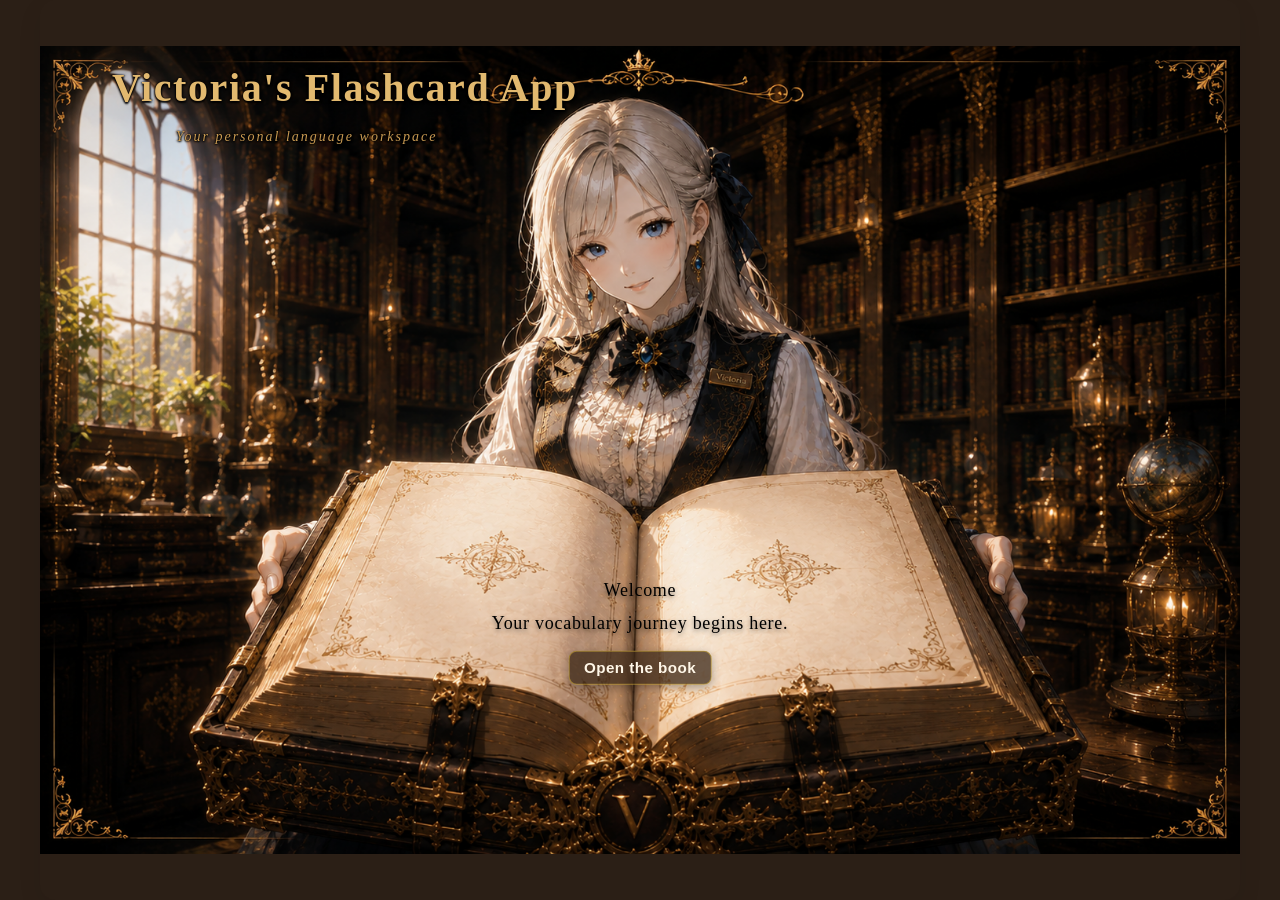
==== commit c15a40e4: "Reorganize project files and update paths" ====
--- a/html/index.html
+++ b/html/index.html
@@ -1,132 +1,35 @@
 <!DOCTYPE html>
-<html lang="ja">
-  <head>
-    <title>Victoria's Flashcard</title>
-    <meta charset="UTF-8">
-    <meta name="viewport" content="width=device-width, initial-scale=1.0">
-    <!--<link rel="stylesheet" href="../common.css"> -->
-    <link rel="stylesheet" href="../index.css">
-  </head>
-  <body>
-    <main>
-      <div id="page-wrapper">
-        
-        <header id="top-header"><!--アプリ題名と副題を表示する箇所-->
-          <h1 id="page-title">Victoria's Flashcard App</h1>        
-          <p id="sub-title">Your personal language workspace</p>
-        </header>
-        
-        
-          <section id="word-search"><!--検索欄に入力してモーダルで結果を返す-->
-            <div id="search-form"><!--検索フォーム-->
-              <!--単語検索欄-->
-              <input type="text" id="search-input" placeholder="Input Word">
-              <button id="search-btn">Search</button><!--検索開始ボタン-->
-            </div><!--search-form-->          
-          </section><!--word-search-->
+<head>
+  <title>Victoria's flashcard App</title>  
+  <meta name="viewport" width="device-width, initial-scale=1.0">
+  <meta charset="UTF-8">
+  <link rel="stylesheet" href="../css/index.css">
+</head>
+<body>  
+  <main>
+    <div id="page-wrapper">
+      
+      <header id="top-header"><!--アプリ題名と副題を表示する箇所-->
+        <h1 id="page-title">Victoria's Flashcard App</h1>        
+        <p id="sub-title">Your personal language workspace</p>
+      </header>
+       
+      <section id="opening-actions">
+        <span id="opening-label">Welcome</span>
+        <p id="opening-message">
+          Your vocabulary journey begins here.
+        </p>
+        <button id="start-btn">Open the book</button>
+      </section>
+      
+      
+      
+      
+    </div><!--page-wrapper-->
 
-          
-          <!--既存デッキ表示-->
-          <section id="decks-section">
-            
-            <div id="deck-toolbar">
-              <div id="addiction-toggle">
-                <h2 id="my-decks"><span id="arrow">▶ </span>My Decks</h2>
-              </div>                   
-              <button id="add-new-deck-btn"><!--デッキ作成モーダル開くボタン-->
-                <span class="plus">+</span> New Deck
-              </button>                    
-            </div>
-            
-            <div id="deck-panel" class="hidden"><!--既存デッキ表示欄-->         
-                            
-              <div id="deck-container">          
-                <div class="deck-card" data-deck-id="0">
-                  <h3 class="deck-name"></h3>
-                  <p class="words">Words:<span class="word-count"></span></p>
-                  <div class="card-btns">
-                    <button class="study-btn book-btns">study</button>
-                    <button class="edit-btn book-btns">edit</button>
-                  </div><!--card-btns-->         
-                </div><!--deck-card-->
-              </div><!--deck-container-->
-            </div><!--deck-panel-->
-
-          </section><!--decks-section-->     
-
-        
-      
-
-        <!-- 以下モーダル -->
-
-        <!--2種のモーダルを入れるDIV-->
-        <div id="modal-overlay" class="hidden">            
-
-          <!--検索した単語の表示モーダル-->
-          <section id="card-add-modal" class="hidden">        
-            <h2>Add Card to Deck</h2>
-
-            <div id="card-panel">                
-              
-              <!--単語名-->
-              <span id="searched-word"></span> 
-
-              <!--発音記号とオーディオボタン-->
-              <div id="phonetic-area"><span id="audio-btns"></span></div>
-
-              <!--品詞と品詞変更ボタン-->
-              <div class="info-group navigation-area">
-                
-                <div class="meaning-navigation">
-                  <span id="prev-meaning-btn" class="change-meaning-btn">◀</span>
-                  <span id="part-of-speech">Part of speech will appear here.</span>
-                  <span id="next-meaning-btn" class="change-meaning-btn">▶</span>                            
-                </div>
-                
-                <div id="table-of-contents"></div><!--目次を入れる-->  
-              </div><!--navigation-area-->
-
-              
-              <!--definitionエリア-->
-              <div id="modal-definition"></div>
-
-              <!--情報操作-->
-              <div id="info-control">
-                
-                <lavel id="select-lavel">Add to</lavel>
-                <!--デッキ選択セレクトボタン-->
-                <select id="select-deck"></select>
-                
-                <!--追加とキャンセルボタン-->
-                <div class="modal-btns">
-                  <button id="submit-card-btn" class="book-btns">Add</button><!--これが単語をデッキに追加するボタン-->
-                  <button id="close-search-card-btn" class="book-btns">Cancel</button>
-                </div><!--modal-btns--> 
-              </div><!--info-controll-->
-
-              
-            </div><!--card-panel-->      
-          </section><!--card-addiction-modal-->
+    <script src="../js/index.js"></script>
+  </main>
+</body>
 
 
-          <!--新規デッキ追加モーダル-->
-          <section id="deck-create-modal" class="hidden">
-            
-            <div id="book-panel" class="modal-content">
-              <h2>Create New Deck</h2>
-            
-              <input type="text" id="input-deckname" placeholder="Deck name">
-              <div class="modal-btns">
-                <button id="create-btn" class="book-btns">Create</button>
-                <button id="cancel-btn" class="book-btns">Cancel</button>   
-              </div>
-                  
-            </div><!--modal-content-->
-          </section>
-        
-        </div><!--modal-overlay-->
-      </div><!--page-wrapper-->
-      <script src="../index.js"></script>
-    </main>
-  </body>
-</html>+      
--- a/css/index.css
+++ b/css/index.css
@@ -0,0 +1,146 @@
+* {
+  box-sizing: border-box;
+}
+
+html, 
+body {
+  margin: 0;
+  min-height: 100%;
+}
+
+body {
+  background: #17110d;
+  font-family: -apple-system, BlinkMacSystemFont, "Segoe UI",
+  "Hiragino Kaku Gothic ProN", "Noto Sans JP",
+  Meiryo, sans-serif;
+  line-height: 1.6;
+  background-color: #2b1f16;
+}
+
+/*画面全体の土台部分*/
+#page-wrapper {
+  position: relative;
+  width: 100%;
+  max-width: 1200px;  
+  height: 100vh;
+  margin: 0 auto;  
+  padding: 24px 16px;
+
+  
+  background-color: transparent;
+  border-radius: 16px;
+  box-shadow: 0 8px 24px rgba(0,0,0,0.08);
+  background-image: url(../images/top_page_horizon.png);
+  background-size: contain;
+  background-position: center;
+  background-repeat: no-repeat;
+
+  border-radius: 16px;
+  overflow: hidden;
+}
+
+#top-header {
+  position: absolute;
+  top: 2.5rem;
+  left: 3rem;
+
+  padding: 1rem 2rem 1rem 1.5rem;
+  
+}
+
+#top-header h1 {
+  margin: 0;
+}
+
+#top-header p {
+  margin-top: 0.4rem;
+}
+
+#page-title {
+  
+  font-family: 'Great Vibes', cursive;
+  font-size: 2.5rem;
+  color: #E2B96F; 
+  margin: 0;
+  margin-left: 2rem;
+  font-weight: 700;
+  letter-spacing: .04em;
+  text-shadow:
+    0 2px 2px rgba(0, 0, 0, 0.95),
+    1px 0 2px rgba(0, 0, 0, 0.8),
+    -1px 0 2px rgba(0, 0, 0, 0.8);
+}
+
+#sub-title {
+  font-family: Georgia, serif;
+  font-size: 14px;
+  letter-spacing: 2px;
+
+  margin: 0;
+  margin-left: 4rem;
+  font-style: italic;
+  color: #C89A52;
+  text-shadow:
+    0 1px 2px rgba(0, 0, 0, 1),
+    1px 0 2px rgba(0, 0, 0, 0.9),
+    -1px 0 2px rgba(0, 0, 0, 0.9);
+  
+}
+
+
+
+#opening-actions {
+  position: absolute;
+  top: 70%;
+  left: 50%;
+  transform: translate(-50%, -50%);
+
+  display: flex;
+  flex-direction: column;
+  align-items: center; 
+  gap: 0.25rem;
+}
+
+#opening-message,
+#opening-label {
+  font-family: 'Great Vibes', cursive;
+  font-size: 18px;
+  color: black;
+  margin: 0;
+  padding: 0;
+ 
+  letter-spacing: .04em;
+  text-shadow:
+  0 2px 4px rgba(0,0,0,.45);
+}
+
+#start-btn {
+  margin-top: 0.6rem;
+
+  display: inline-flex;
+  align-items: center;
+  gap: 0.45rem;
+  padding: 0.45rem 0.9rem;
+
+  color: #F5EED8;                 /* アイボリー */
+  background: rgba(60, 40, 25, .75);
+  border: 1px solid rgba(212, 175, 55, 0.55);
+  border-radius: 8px;
+
+  font-size: 0.95rem;
+  font-weight: 600;
+  letter-spacing: 0.03em;
+  cursor: pointer;
+  transition: all 0.25s ease;
+    
+  color: #fff7e8;
+  box-shadow:0 3px 8px rgba(0,0,0,.3);
+}
+
+#start-btn:hover {
+  background: rgba(110,75,45,0.95);
+  border-color: #D4AF37;
+  color: #FFF8E8;
+
+}
+
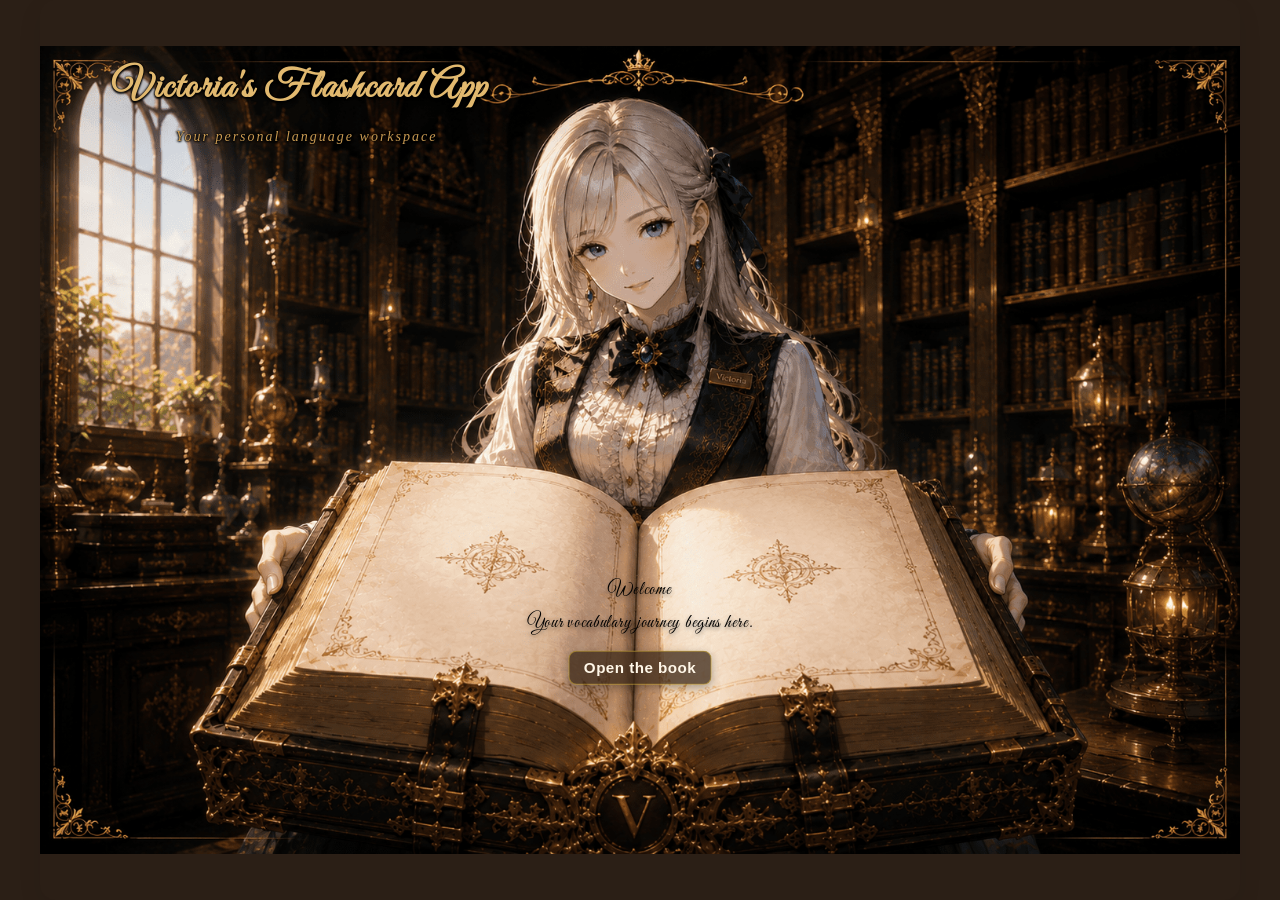
==== commit b7ccff2a: "Fix mobile UI and card handling issues." ====
--- a/html/index.html
+++ b/html/index.html
@@ -1,7 +1,10 @@
 <!DOCTYPE html>
 <head>
+  <link rel="preconnect" href="https://fonts.googleapis.com">
+  <link rel="preconnect" href="https://fonts.gstatic.com" crossorigin>
+  <link href="https://fonts.googleapis.com/css2?family=Great+Vibes&display=swap" rel="stylesheet">
   <title>Victoria's flashcard App</title>  
-  <meta name="viewport" width="device-width, initial-scale=1.0">
+  <meta name="viewport" content="width=device-width, initial-scale=1.0">
   <meta charset="UTF-8">
   <link rel="stylesheet" href="../css/index.css">
 </head>
--- a/css/index.css
+++ b/css/index.css
@@ -144,3 +144,102 @@
 
 }
 
+
+@media (max-width: 768px) {
+  body {
+    margin: 0;
+    overflow-x: hidden;
+  }
+
+  #page-wrapper {
+    position: relative;
+    min-height: 100svh;
+
+    width: 100%;
+    min-height: 100vh;
+    padding: 0;
+    border-radius: 0;
+
+    background-image: url(../images/top_page_vertical.png);    
+    background-size: contain;
+    background-position: center 45%;
+    background-repeat: no-repeat;
+    background-color: #17110d;
+    
+  }
+
+  #top-header {
+    position: absolute;
+    top: 0rem;
+    left: 2.5rem;
+    right: 1rem;
+  }
+
+  #top-header p {
+    margin-top: 0;
+  }
+  #page-title {
+    text-align: center;
+    margin-left: 0;
+    margin-bottom: 0;
+    font-size: clamp(1.6rem, 7vw, 2.4rem);
+    padding: 0;
+  }
+
+  #sub-title {  
+    text-align: center;  
+    margin-left: 0.5rem;
+    font-size: 0.7rem;
+    letter-spacing: 1px;
+  }
+
+  #opening-actions {
+    top: auto;
+    bottom: 28%;
+    left: 50%;
+    width: 88%;
+    transform: translateX(-50%);
+    gap: 0.25rem;
+    text-align: center;
+  }
+
+  #opening-label {
+  position: absolute;
+  bottom: 7rem;
+  
+  font-family: "Great Vibes", cursive;
+  font-size: clamp(1.6rem, 8vw, 2.2rem);
+  font-style: normal;
+  font-weight: 600;
+  letter-spacing: 0.04em;
+
+  color: #3b2416;
+  text-shadow:
+    0 1px 0 rgba(255, 244, 210, 0.55),
+    0 2px 3px rgba(72, 40, 20, 0.35);
+  }
+
+  #opening-message {
+  position:absolute;
+  bottom: 5.5rem;
+
+  font-family: Georgia, "Times New Roman", serif;
+  font-size: clamp(0.85rem, 3vw, 1.05rem);
+  font-style: italic;
+  font-weight: 600;
+  line-height: 1.5;
+  letter-spacing: 0.05em;
+
+  color: #4a2d1c;
+  text-shadow:
+    0 1px 0 rgba(255, 246, 220, 0.5),
+    0 1px 2px rgba(60, 32, 16, 0.25);
+  }
+
+  #start-btn {
+
+    margin-top: 0.6rem;
+    min-height: 44px;
+    padding: 0.65rem 1.4rem;
+  }
+}
